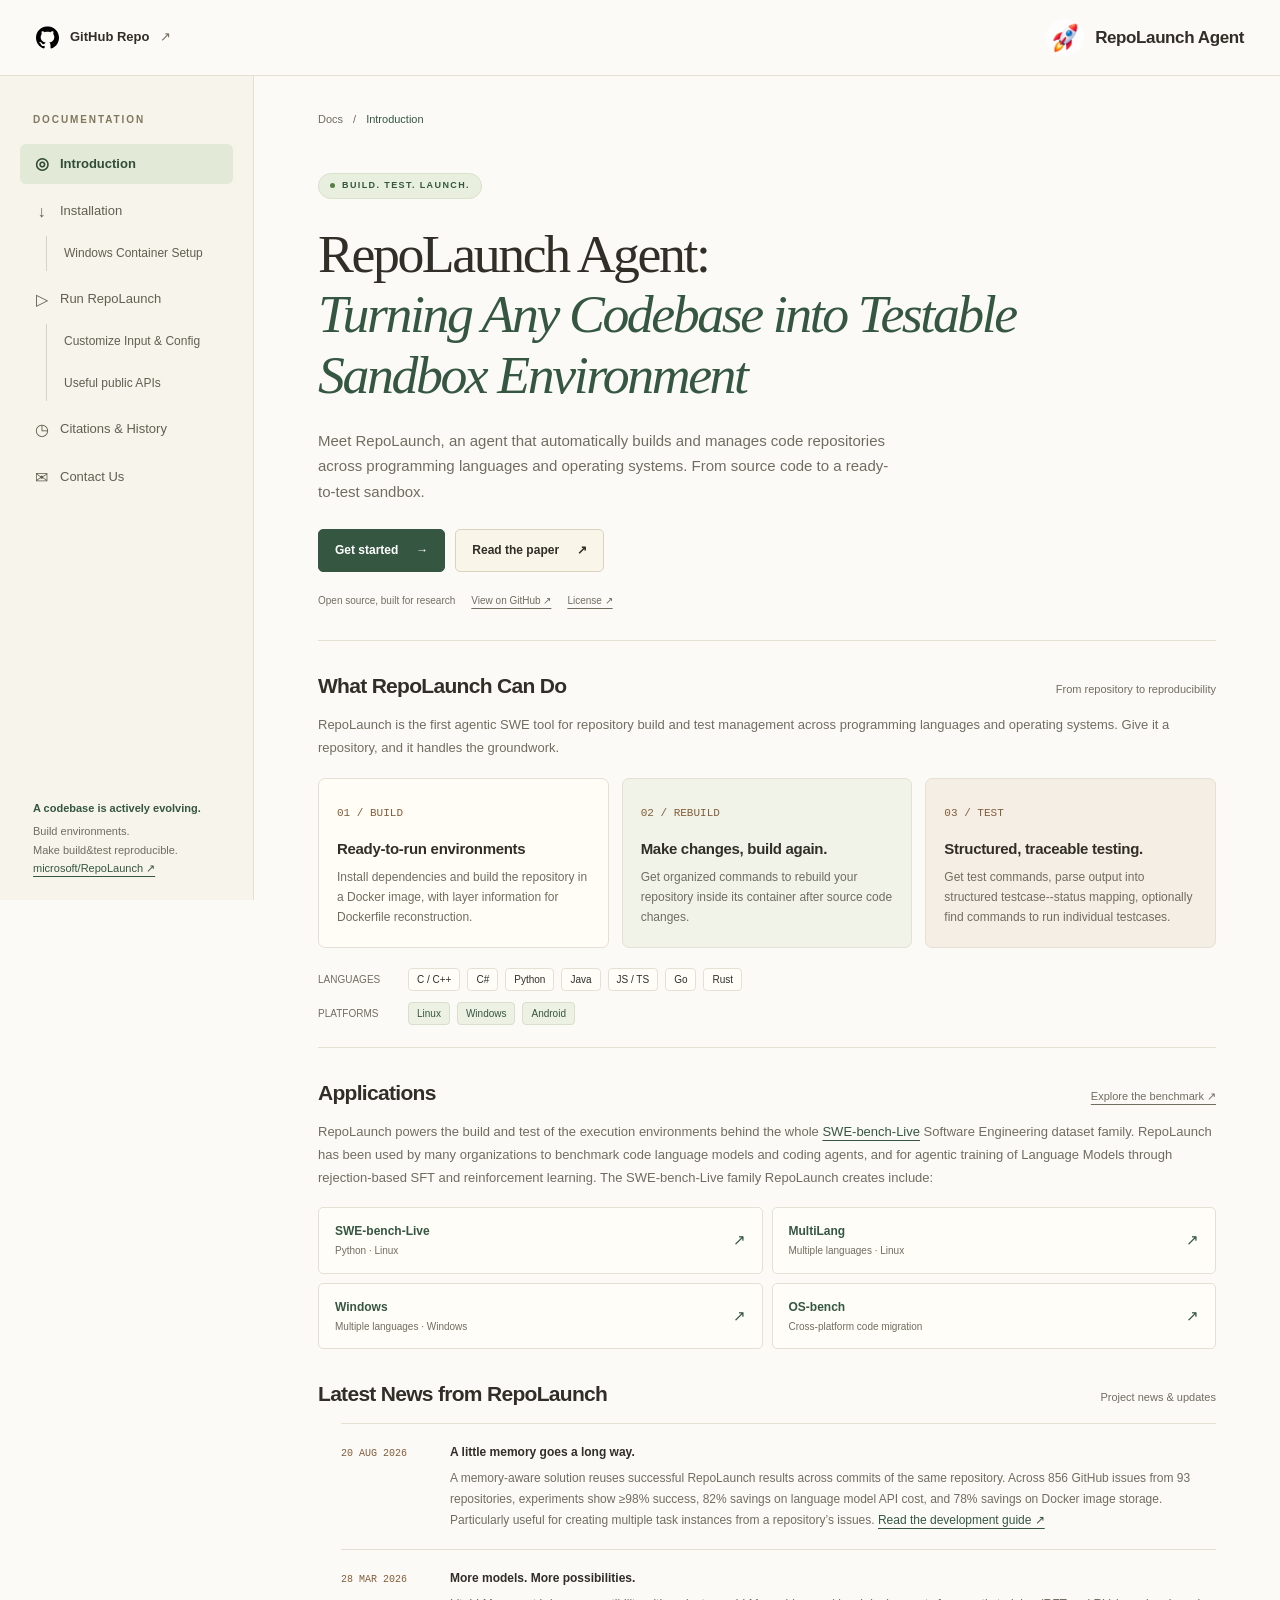
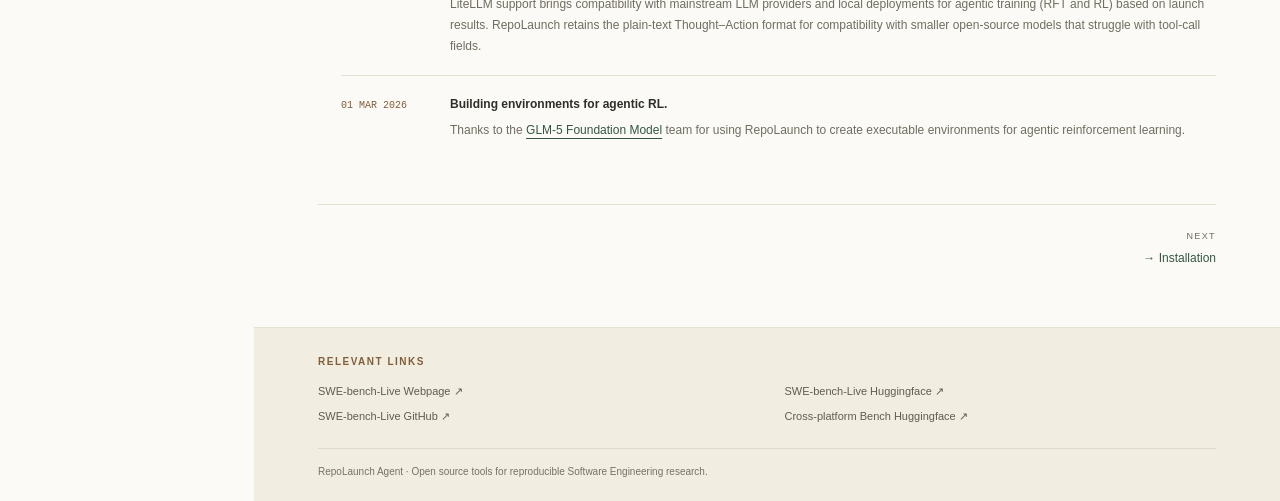
==== index.html @ 382b0789 "improve layout" ====
<!doctype html>
<html lang="en">
<head>
  <meta charset="utf-8">
  <meta name="viewport" content="width=device-width, initial-scale=1">
  <meta name="description" content="RepoLaunch Agent: Turning Any Codebase into Testable Sandbox Environment">
  <meta name="theme-color" content="#fbfaf6">
  <title>RepoLaunch Agent: Turning Any Codebase into Testable Sandbox Environment</title>
  <link rel="icon" type="image/png" href="assets/repolaunch_logo.png">
  <link rel="stylesheet" href="assets/site.css?v=mobile-header-1">
  <script src="assets/site.js?v=shared-layout-5" defer></script>
  <noscript><style>.topbar, .sidebar, .site-footer { display: none; } .site-body { margin-left: 0; padding-top: 0; }</style></noscript>
</head>
<body>
  <a class="skip-link" href="#main-content">Skip to content</a>
  <header class="topbar" data-shared="header"></header>
  <aside class="sidebar" id="site-navigation" data-shared="sidebar"></aside>
  <div class="menu-backdrop" aria-hidden="true"></div>
  <div class="site-body">
    <main class="content" id="main-content" tabindex="-1">
      <div class="breadcrumb"><a href="index.html">Docs</a><span aria-hidden="true">/</span><span>Introduction</span></div>


      <article class="article" aria-label="Introduction">
        <section class="hero" aria-labelledby="intro-title">
  <p class="eyebrow"><span class="status-dot"></span> Build. Test. Launch.</p>
  <h1 id="intro-title">RepoLaunch Agent:<br><em>Turning Any Codebase into Testable Sandbox Environment</em></h1>
  <p class="subtitle">Meet RepoLaunch, an agent that automatically builds and manages code repositories across programming languages and operating systems. From source code to a ready-to-test sandbox.</p>
  <div class="actions">
    <a class="button" href="pages/installation/installation.html">Get started <span aria-hidden="true">→</span></a>
    <a class="button secondary" href="https://arxiv.org/abs/2603.05026">Read the paper <span aria-hidden="true">↗</span></a>
  </div>
  <div class="hero-meta"><span>Open source, built for research</span><a href="https://github.com/microsoft/RepoLaunch">View on GitHub ↗</a><a href="https://github.com/microsoft/RepoLaunch/blob/main/LICENSE">License ↗</a></div>
</section>

<section aria-labelledby="capabilities">
  <div class="section-heading"><h2 id="capabilities">What RepoLaunch Can Do</h2><span>From repository to reproducibility</span></div>
  <p class="intro-copy">RepoLaunch is the first agentic SWE tool for repository build and test management across programming languages and operating systems. Give it a repository, and it handles the groundwork.</p>
  <div class="feature-grid">
    <div class="feature"><span class="feature-number">01 / BUILD</span><h3>Ready-to-run environments</h3><p>Install dependencies and build the repository in a Docker image, with layer information for Dockerfile reconstruction.</p></div>
    <div class="feature"><span class="feature-number">02 / REBUILD</span><h3>Make changes, build again.</h3><p>Get organized commands to rebuild your repository inside its container after source code changes.</p></div>
    <div class="feature"><span class="feature-number">03 / TEST</span><h3>Structured, traceable testing.</h3><p>Get test commands, parse output into structured testcase--status mapping, optionally find commands to run individual testcases.</p></div>
  </div>
  <div class="support">
    <div class="support-row"><span class="support-label">LANGUAGES</span><span class="tag">C / C++</span><span class="tag">C#</span><span class="tag">Python</span><span class="tag">Java</span><span class="tag">JS / TS</span><span class="tag">Go</span><span class="tag">Rust</span></div>
    <div class="support-row"><span class="support-label">PLATFORMS</span><span class="tag platform">Linux</span><span class="tag platform">Windows</span><span class="tag platform">Android</span></div>
  </div>
</section>

<section aria-labelledby="applications">
  <div class="section-heading"><h2 id="applications">Applications</h2><a href="https://swe-bench-live.github.io/">Explore the benchmark ↗</a></div>
  <p class="intro-copy">RepoLaunch powers the build and test of the execution environments behind the whole <a href="https://github.com/microsoft/SWE-bench-Live">SWE-bench-Live</a> Software Engineering dataset family. RepoLaunch has been used by many organizations to benchmark code language models and coding agents, and for agentic training of Language Models through rejection-based SFT and reinforcement learning. The SWE-bench-Live family RepoLaunch creates include:</p>
  <div class="dataset-grid">
    <a class="dataset" href="https://huggingface.co/datasets/SWE-bench-Live/SWE-bench-Live"><span><strong>SWE-bench-Live</strong><small>Python · Linux</small></span><span aria-hidden="true">↗</span></a>
    <a class="dataset" href="https://huggingface.co/datasets/SWE-bench-Live/MultiLang"><span><strong>MultiLang</strong><small>Multiple languages · Linux</small></span><span aria-hidden="true">↗</span></a>
    <a class="dataset" href="https://huggingface.co/datasets/SWE-bench-Live/Windows"><span><strong>Windows</strong><small>Multiple languages · Windows</small></span><span aria-hidden="true">↗</span></a>
    <a class="dataset" href="https://huggingface.co/datasets/SWE-bench-Live/OS-bench"><span><strong>OS-bench</strong><small>Cross-platform code migration</small></span><span aria-hidden="true">↗</span></a>
  </div>
</section>

<section aria-labelledby="news">
  <div class="section-heading"><h2 id="news">Latest News from RepoLaunch</h2><span>Project news & updates</span></div>
  <ul class="news-list">
    <li><time datetime="2026-08-20">20 AUG 2026</time><div><strong>A little memory goes a long way.</strong><p>A memory-aware solution reuses successful RepoLaunch results across commits of the same repository. Across 856 GitHub issues from 93 repositories, experiments show ≥98% success, 82% savings on language model API cost, and 78% savings on Docker image storage. Particularly useful for creating multiple task instances from a repository’s issues. <a href="https://github.com/microsoft/RepoLaunch/blob/main/docs/Development.md#reuse-repolaunch-results-for-different-commits-of-the-same-repo">Read the development guide ↗</a></p></div></li>
    <li><time datetime="2026-03-28">28 MAR 2026</time><div><strong>More models. More possibilities.</strong><p>LiteLLM support brings compatibility with mainstream LLM providers and local deployments for agentic training (RFT and RL) based on launch results. RepoLaunch retains the plain-text Thought–Action format for compatibility with smaller open-source models that struggle with tool-call fields.</p></div></li>
    <li><time datetime="2026-03-01">01 MAR 2026</time><div><strong>Building environments for agentic RL.</strong><p>Thanks to the <a href="https://arxiv.org/pdf/2602.15763">GLM-5 Foundation Model</a> team for using RepoLaunch to create executable environments for agentic reinforcement learning.</p></div></li>
  </ul>
</section>
      </article>
      <nav class="page-navigation" aria-label="Previous and next pages"><a href="pages/installation/installation.html"><small>Next</small>→ Installation</a></nav>
    </main>
    <footer class="site-footer" data-shared="footer"></footer>
  </div>
  <span class="sr-only" role="status" id="copy-status" aria-live="polite"></span>
</body>
</html>
---- assets/site.css ----
:root {
  color-scheme: light;
  --paper: #fbfaf6;
  --ink: #302e27;
  --muted: #706d60;
  --line: #e4e0d3;
  --green: #355641;
  --green-light: #e8efdf;
  --yellow: #f5edc9;
  --brown: #825e3b;
  --sidebar: 254px;
  --header: 76px;
  font-family: -apple-system, BlinkMacSystemFont, 'Segoe UI', sans-serif;
  font-size: 15px;
  line-height: 1.75;
  background: var(--paper);
  color: var(--ink);
}
* { box-sizing: border-box; }
body { margin: 0; }
a { color: var(--green); text-underline-offset: 4px; }
a:hover { color: var(--brown); }
button, input { font: inherit; }
button, a { -webkit-tap-highlight-color: transparent; }
:focus-visible { outline: 3px solid #8b6b28; outline-offset: 4px; }
button { cursor: pointer; }
img { max-width: 100%; height: auto; }
.skip-link { position: fixed; top: -100px; left: 16px; z-index: 100; padding: 10px 18px; background: var(--green); color: white; }
.skip-link:focus { top: 12px; }
.topbar { position: fixed; inset: 0 0 auto; height: var(--header); padding: 0 36px; display: flex; align-items: center; justify-content: space-between; gap: 12px; background: #fbfaf6f5; border-bottom: 1px solid var(--line); z-index: 30; }
.repo-link, .brand { display: inline-flex; align-items: center; gap: 11px; text-decoration: none; color: var(--ink); font-weight: 600; }
.repo-link { font-size: 13px; }
.repo-link img { width: 23px; height: 23px; }
.external-arrow { color: var(--muted); font-weight: 400; }
.brand { font-size: 17px; letter-spacing: -.4px; }
.brand img { width: 38px; height: 38px; border-radius: 50%; }
.sidebar { position: fixed; top: var(--header); bottom: 0; left: 0; width: var(--sidebar); display: flex; flex-direction: column; padding: 35px 20px 22px; border-right: 1px solid var(--line); background: #f6f4eb; overflow-y: auto; z-index: 25; }
.nav-label, .eyebrow { font-size: 10px; font-weight: 700; text-transform: uppercase; letter-spacing: 1.9px; }
.nav-label { margin: 0 13px 15px; color: #80785e; }
.nav-list, .nav-list ul { list-style: none; padding: 0; margin: 0; }
.nav-list > li { margin-bottom: 7px; }
.nav-list a { display: flex; gap: 10px; align-items: center; text-decoration: none; color: #635e50; padding: 10px 13px; font-size: 13px; border-radius: 6px; line-height: 1.6; }
.nav-list a:hover { background: #ece9db; }
.nav-list a[aria-current='page'] { background: #e2e9d6; color: #314d36; font-weight: 650; }
.nav-list ul { margin: 4px 0 8px 26px; border-left: 1px solid #d8d4c5; }
.nav-list ul a { margin-left: 7px; padding: 8px 10px; font-size: 12px; }
.nav-icon { width: 17px; text-align: center; font-size: 16px; line-height: 1; }
.sidebar-note { margin-top: auto; padding: 40px 13px 0; font-size: 11px; line-height: 1.7; color: var(--muted); }
.sidebar-note strong { display: block; color: var(--green); font-weight: 600; margin-bottom: 4px; }
.site-body { margin-left: var(--sidebar); padding-top: var(--header); min-width: 0; }
.content { max-width: 1120px; margin: 0 auto; padding: 34px 64px 58px; min-height: calc(100vh - 300px); }
.breadcrumb { font-size: 11px; color: var(--muted); display: flex; gap: 10px; align-items: center; margin-bottom: 34px; }
.breadcrumb a { text-decoration: none; color: inherit; }
.breadcrumb span:last-child { color: var(--green); }
.page-header { margin-bottom: 32px; padding-bottom: 26px; border-bottom: 1px solid var(--line); }
.eyebrow { color: var(--brown); margin: 0 0 12px; }
h1, h2, h3 { color: var(--ink); line-height: 1.25; font-weight: 600; }
h1 { font-size: clamp(32px, 3.2vw, 46px); letter-spacing: -1.8px; margin: 0 0 16px; }
h2 { font-size: 25px; letter-spacing: -.7px; margin: 43px 0 17px; }
h3 { font-size: 18px; letter-spacing: -.3px; margin: 27px 0 13px; }
h1, h2, h3, [id] { scroll-margin-top: 100px; }
p { margin: 0 0 18px; }
li { margin-bottom: 7px; }
.subtitle { color: var(--muted); font-size: 16px; line-height: 1.7; max-width: 680px; margin: 0; }
.hero { padding: 7px 0 30px; border-bottom: 1px solid var(--line); }
.hero .eyebrow { display: inline-flex; align-items: center; gap: 7px; background: var(--green-light); color: var(--green); border: 1px solid #d8e1cb; border-radius: 20px; padding: 4px 11px; font-size: 9px; letter-spacing: 1.4px; }
.status-dot { width: 5px; height: 5px; border-radius: 50%; background: #587d43; }
.hero h1 { font-family: Georgia, 'Times New Roman', serif; font-weight: 400; font-size: clamp(40px, 4.2vw, 60px); line-height: 1.13; letter-spacing: -2.4px; margin-top: 13px; max-width: 740px; }
.hero h1 em { font-weight: 400; color: var(--green); }
.hero .subtitle { font-size: 15px; max-width: 580px; margin-top: 22px; }
.actions { display: flex; flex-wrap: wrap; gap: 10px; margin-top: 25px; }
.button { display: inline-flex; align-items: center; justify-content: center; gap: 18px; border-radius: 5px; padding: 10px 16px; color: white; background: var(--green); font-size: 12px; font-weight: 600; text-decoration: none; border: 1px solid var(--green); }
.button:hover { color: white; background: #273f2f; }
.button.secondary { color: var(--ink); border-color: #d9d3bf; background: #f9f6e9; }
.button.secondary:hover { background: var(--yellow); }
.hero-meta { display: flex; gap: 16px; margin-top: 20px; font-size: 10px; color: var(--muted); }
.hero-meta a { color: inherit; }
.section-heading { display: flex; align-items: baseline; justify-content: space-between; gap: 15px; margin-top: 32px; margin-bottom: 15px; }
.section-heading h2 { font-size: 21px; margin: 0; }
.section-heading > span, .section-heading > a { font-size: 11px; color: var(--muted); }
.feature-grid { display: grid; grid-template-columns: repeat(3, minmax(0, 1fr)); gap: 13px; }
.feature { border: 1px solid var(--line); background: #fffdf5; border-radius: 7px; padding: 19px 18px; }
.feature:nth-child(2) { background: #f1f3e9; }
.feature:nth-child(3) { background: #f5eee4; }
.feature-number { font-family: monospace; font-size: 11px; color: var(--brown); }
.feature h3 { font-size: 15px; margin: 16px 0 8px; }
.feature p { font-size: 12px; line-height: 1.7; color: var(--muted); margin: 0; }
.support { padding: 20px 0 22px; border-bottom: 1px solid var(--line); display: grid; gap: 11px; }
.support-row { display: flex; flex-wrap: wrap; gap: 7px; align-items: center; }
.support-label { width: 83px; color: var(--muted); font-size: 10px; }
.tag { font-size: 10px; line-height: 1.5; border: 1px solid var(--line); border-radius: 4px; padding: 3px 8px; background: #fffdf8; }
.tag.platform { border-color: #d8dfcb; color: var(--green); background: #edf1e4; }
.intro-copy { color: var(--muted); font-size: 13px; }
.dataset-grid { display: grid; grid-template-columns: 1fr 1fr; gap: 9px; }
.dataset { display: flex; align-items: center; justify-content: space-between; gap: 10px; padding: 13px 16px; border: 1px solid var(--line); border-radius: 5px; text-decoration: none; background: #fffdf8; }
.dataset:hover { background: var(--green-light); border-color: #bdcbb0; }
.dataset strong { display: block; font-size: 12px; font-weight: 600; }
.dataset small { display: block; color: var(--muted); font-size: 10px; }
.news-list { list-style: none; padding: 0; margin: 0; }
.news-list li { display: grid; grid-template-columns: 95px minmax(0,1fr); gap: 14px; padding: 18px 0; margin: 0; border-top: 1px solid var(--line); font-size: 12px; }
.news-list time { font-family: monospace; font-size: 10px; color: var(--brown); padding-top: 3px; }
.news-list p { margin: 5px 0 0; color: var(--muted); }
.article { overflow-wrap: anywhere; }
.article > h2:first-child { margin-top: 0; }
.article ul, .article ol { padding-left: 23px; }
.article code { font-size: .86em; background: #eeecdf; color: #624b30; border-radius: 3px; padding: 2px 5px; }
.code-block { margin: 20px 0; border: 1px solid #dedbcf; border-radius: 7px; overflow: hidden; background: #f3f2eb; }
.code-toolbar { display: flex; align-items: center; justify-content: space-between; min-height: 36px; padding: 5px 14px; background: #eaeade; border-bottom: 1px solid #dedbcf; font-family: monospace; font-size: 10px; color: #5a6050; }
.copy-button { font-size: 10px; line-height: 1.5; color: var(--green); background: #fcfbf5; border: 1px solid #cecfbd; border-radius: 4px; padding: 3px 9px; }
pre { margin: 0; padding: 20px; overflow-x: auto; font-size: 12px; line-height: 1.8; tab-size: 4; }
.article pre code { background: none; color: #384c3c; padding: 0; font-size: inherit; border-radius: 0; }
.table-scroll { overflow-x: auto; margin: 20px 0; border: 1px solid var(--line); border-radius: 6px; }
table { border-collapse: collapse; width: 100%; text-align: left; font-size: 12px; }
th { background: #e9ecdf; font-weight: 600; color: var(--green); }
th, td { padding: 12px 14px; border-bottom: 1px solid var(--line); vertical-align: top; min-width: 110px; }
tr:last-child td { border-bottom: 0; }
tbody tr:nth-child(even) { background: #f5f3ea; }
blockquote, .callout { margin: 22px 0; border-left: 3px solid #ad9660; background: #f6f0d9; padding: 17px 20px; font-size: 13px; }
blockquote p:last-child, .callout p:last-child { margin-bottom: 0; }
.article img { border: 1px solid var(--line); border-radius: 7px; background: white; padding: 12px; }
.toc { margin: 0 0 32px; padding: 17px 20px; background: #f4f2e8; border: 1px solid var(--line); border-radius: 6px; }
.toc summary { color: var(--brown); font-size: 11px; font-weight: 600; cursor: pointer; }
.toc ul { margin: 12px 0 0; padding-left: 18px; font-size: 12px; columns: 2; }
.toc li { break-inside: avoid; margin-bottom: 4px; }
.toc li ul { columns: 1; margin-top: 4px; }
.timeline { border-left: 1px solid #cdd3bd; margin: 15px 0 0 10px; padding-left: 31px; }
.timeline-entry { position: relative; padding-bottom: 30px; }
.timeline-entry::before { content: ''; position: absolute; left: -37px; top: 8px; width: 11px; height: 11px; background: #6b8359; border: 3px solid var(--paper); box-shadow: 0 0 0 1px #a8b79a; border-radius: 50%; }
.timeline-entry .year { font-family: monospace; font-size: 13px; color: var(--brown); }
.timeline-entry h2 { margin-top: 9px; }
.contact-grid { display: grid; grid-template-columns: 1fr 1fr; gap: 16px; margin: 24px 0; }
.contact-card { padding: 23px; border: 1px solid var(--line); border-radius: 7px; background: #f2f3e8; }
.contact-card h3 { margin: 0 0 8px; }
.contact-card a { font-size: 13px; }
.page-navigation { display: flex; gap: 18px; justify-content: space-between; border-top: 1px solid var(--line); margin-top: 45px; padding-top: 24px; }
.page-navigation a { max-width: 50%; text-decoration: none; font-size: 12px; }
.page-navigation a:last-child { margin-left: auto; text-align: right; }
.page-navigation small { display: block; text-transform: uppercase; font-size: 9px; letter-spacing: 1.4px; color: var(--muted); margin-bottom: 4px; }
.site-footer { border-top: 1px solid var(--line); background: #f1eee1; padding: 28px 64px 20px; }
.footer-inner { max-width: 992px; margin: 0 auto; }
.footer-heading { font-size: 10px; text-transform: uppercase; letter-spacing: 1.5px; color: var(--brown); margin: 0 0 13px; }
.footer-links { display: grid; grid-template-columns: 1fr 1fr; gap: 8px 35px; }
.footer-links div { display: flex; flex-direction: column; gap: 6px; }
.footer-links a { font-size: 11px; color: #605c4f; text-decoration: none; }
.footer-links a:hover { text-decoration: underline; }
.footer-bottom { font-size: 10px; color: #777262; border-top: 1px solid #dedaca; margin-top: 22px; padding-top: 14px; }
.menu-toggle { display: none; border: 1px solid #d6d2c2; background: #f4f0e2; border-radius: 5px; width: 36px; height: 36px; color: var(--ink); padding: 0; font-size: 20px; }
.menu-backdrop { display: none; }
.sr-only { position: absolute; width: 1px; height: 1px; padding: 0; margin: -1px; overflow: hidden; clip: rect(0,0,0,0); white-space: nowrap; border: 0; }
@media (max-width: 1150px) {
  :root { --sidebar: 222px; }
  .content { padding-left: 36px; padding-right: 36px; }
  .site-footer { padding-left: 36px; padding-right: 36px; }
}
@media (orientation: portrait), (max-width: 600px) {
  :root { --header: 64px; }
  .topbar { padding: 0 18px; }
  .repo-link { order: 2; font-size: 11px; gap: 7px; }
  .repo-link img { width: 20px; height: 20px; }
  .brand { order: 3; font-size: 13px; gap: 6px; margin-left: auto; }
  .brand img { width: 29px; height: 29px; }
  .repo-link .external-arrow { display: none; }
  .menu-toggle { order: 1; display: block; flex-shrink: 0; }
  .sidebar { transform: translateX(-100%); visibility: hidden; transition: transform .2s; width: min(290px, 85vw); }
  body.menu-open .sidebar { transform: translateX(0); visibility: visible; }
  body.menu-open { overflow: hidden; }
  body.menu-open .menu-backdrop { display: block; position: fixed; inset: var(--header) 0 0; background: #28271b66; z-index: 20; }
  .site-body { margin-left: 0; }
  .content { padding: 26px 23px 40px; }
  .breadcrumb { margin-bottom: 27px; }
  .hero h1 { font-size: clamp(39px, 7vw, 58px); }
  .hero-meta { flex-wrap: wrap; gap: 6px 14px; }
  .feature-grid { grid-template-columns: 1fr; }
  .feature { padding: 18px; }
  .feature h3 { margin-top: 8px; }
  .footer-links { grid-template-columns: 1fr; gap: 6px; }
  .site-footer { padding: 26px 23px 20px; }
  .toc ul { columns: 1; }
  .contact-grid { grid-template-columns: 1fr; }
  .timeline { padding-left: 23px; }
  .timeline-entry::before { left: -29px; }
}
@media (max-width: 420px) {
  .dataset-grid { grid-template-columns: 1fr; }
  .news-list li { grid-template-columns: 1fr; gap: 4px; }
  .topbar { padding: 0 12px; gap: 9px; }
  .repo-link { font-size: 10px; }
  .brand { font-size: 12px; }
  .brand img { width: 25px; height: 25px; }
  .section-heading > span { display: none; }
}
@media (prefers-reduced-motion: reduce) { *, *::before, *::after { scroll-behavior: auto !important; transition: none !important; } }
@media print {
  .topbar, .sidebar, .menu-toggle, .menu-backdrop, .copy-button, .page-navigation, .site-footer, .breadcrumb, .toc { display: none !important; }
  .site-body { margin: 0; padding: 0; }
  .content { max-width: none; padding: 0; }
  pre { white-space: pre-wrap; overflow-wrap: anywhere; }
  .table-scroll { overflow: visible; }
  .feature-grid { grid-template-columns: repeat(3, 1fr); }
}
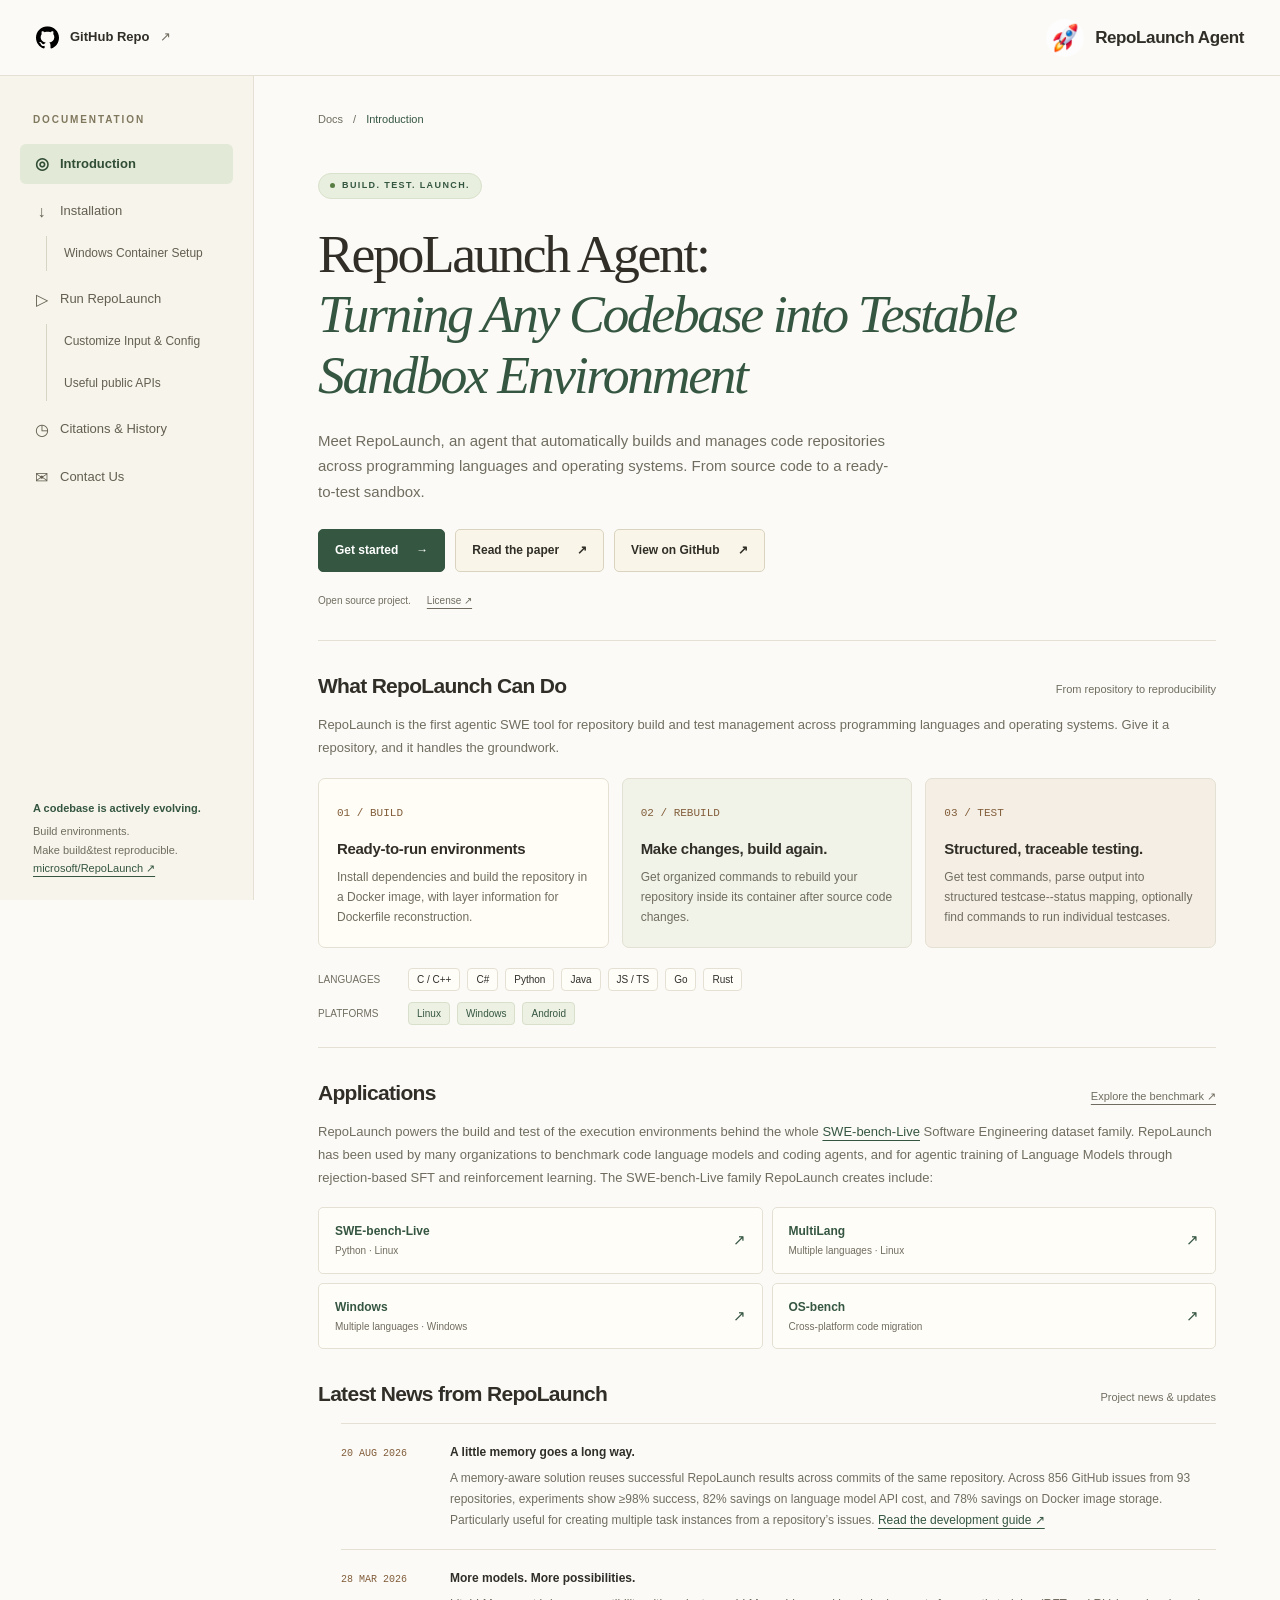
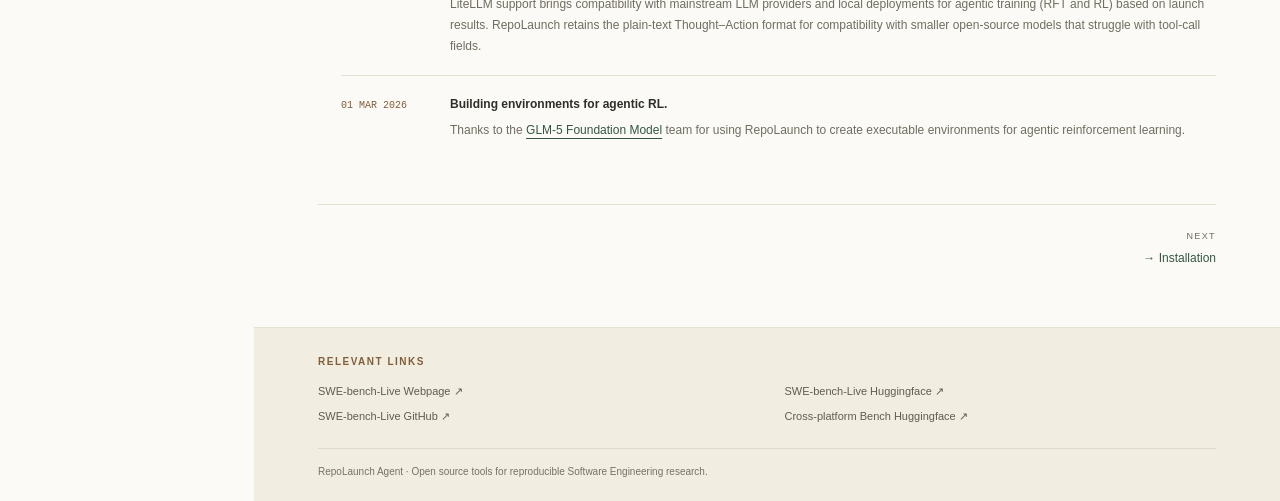
==== commit a7be0197: "make Repo more visible" ====
--- a/index.html
+++ b/index.html
@@ -29,8 +29,9 @@
   <div class="actions">
     <a class="button" href="pages/installation/installation.html">Get started <span aria-hidden="true">→</span></a>
     <a class="button secondary" href="https://arxiv.org/abs/2603.05026">Read the paper <span aria-hidden="true">↗</span></a>
+    <a class="button secondary" href="https://github.com/microsoft/RepoLaunch">View on GitHub <span aria-hidden="true">↗</span></a>
   </div>
-  <div class="hero-meta"><span>Open source, built for research</span><a href="https://github.com/microsoft/RepoLaunch">View on GitHub ↗</a><a href="https://github.com/microsoft/RepoLaunch/blob/main/LICENSE">License ↗</a></div>
+  <div class="hero-meta"><span>Open source project.</span><a href="https://github.com/microsoft/RepoLaunch/blob/main/LICENSE">License ↗</a></div>
 </section>
 
 <section aria-labelledby="capabilities">
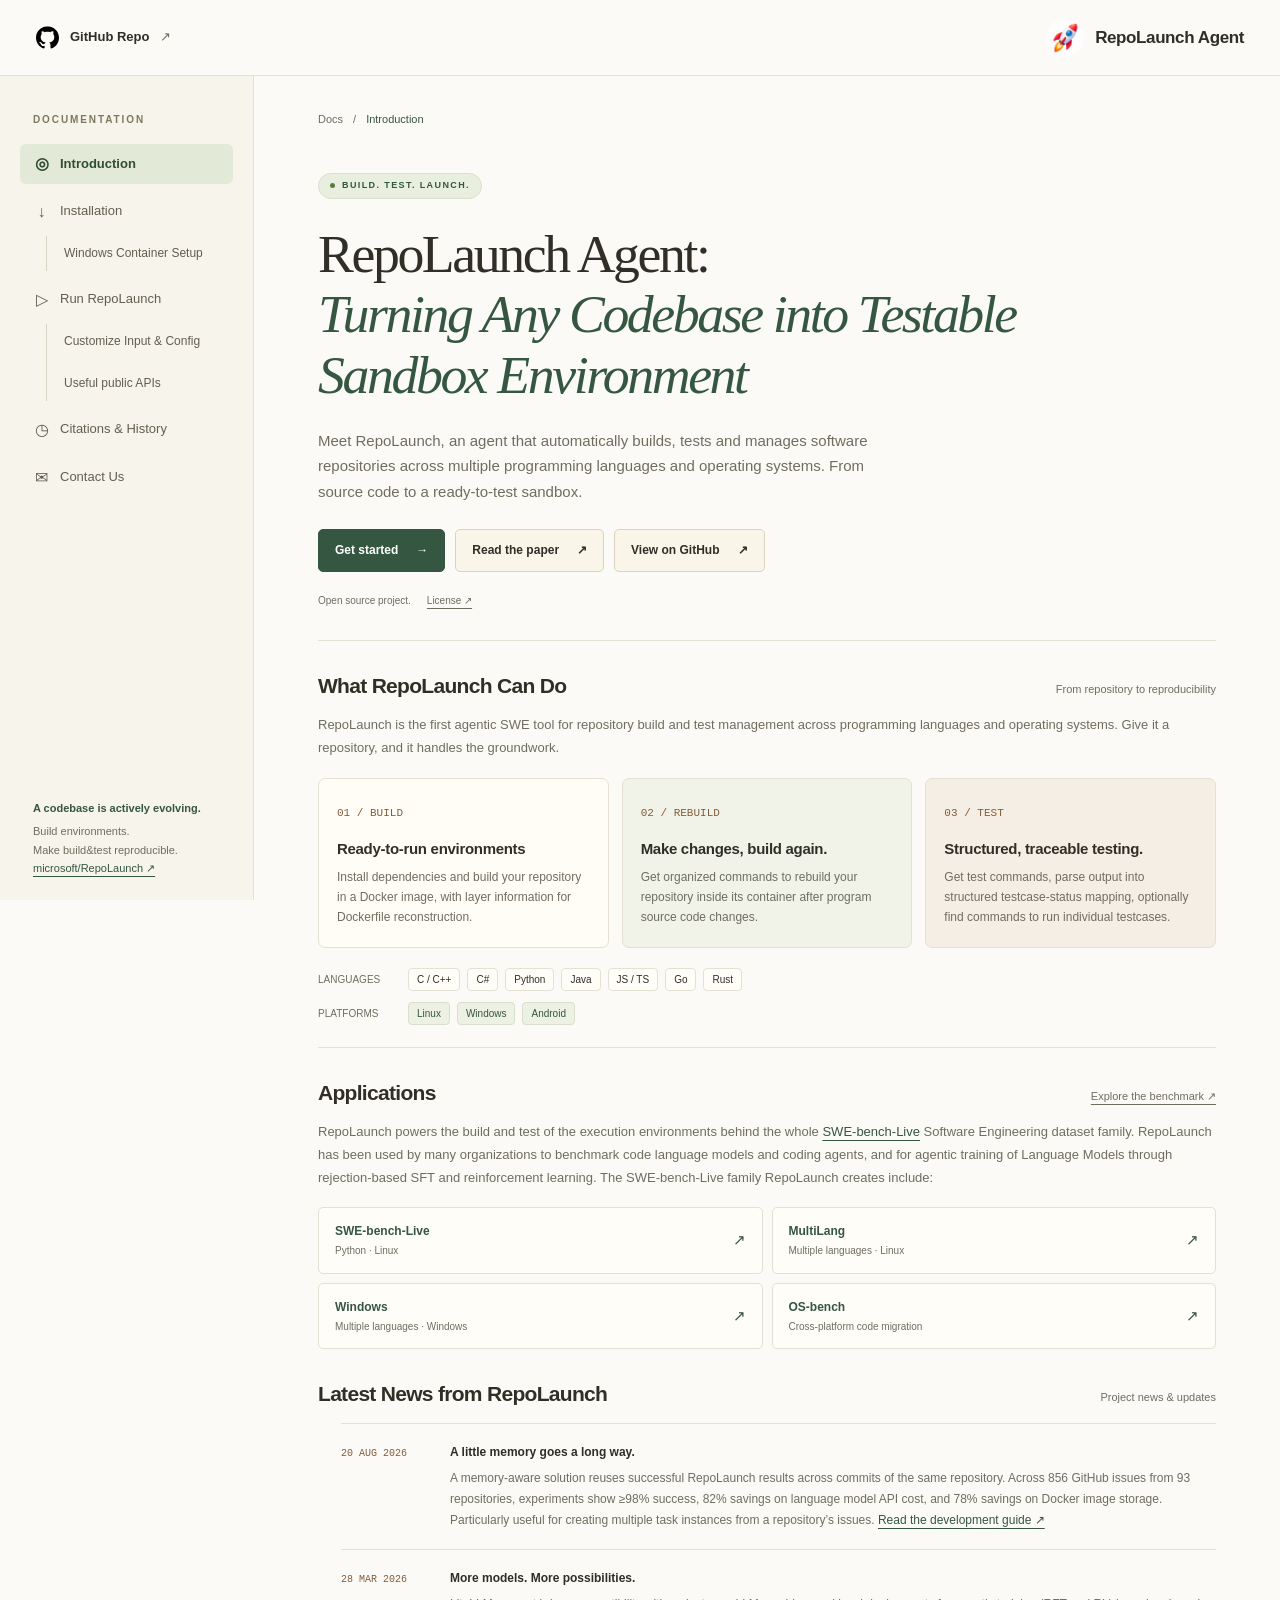
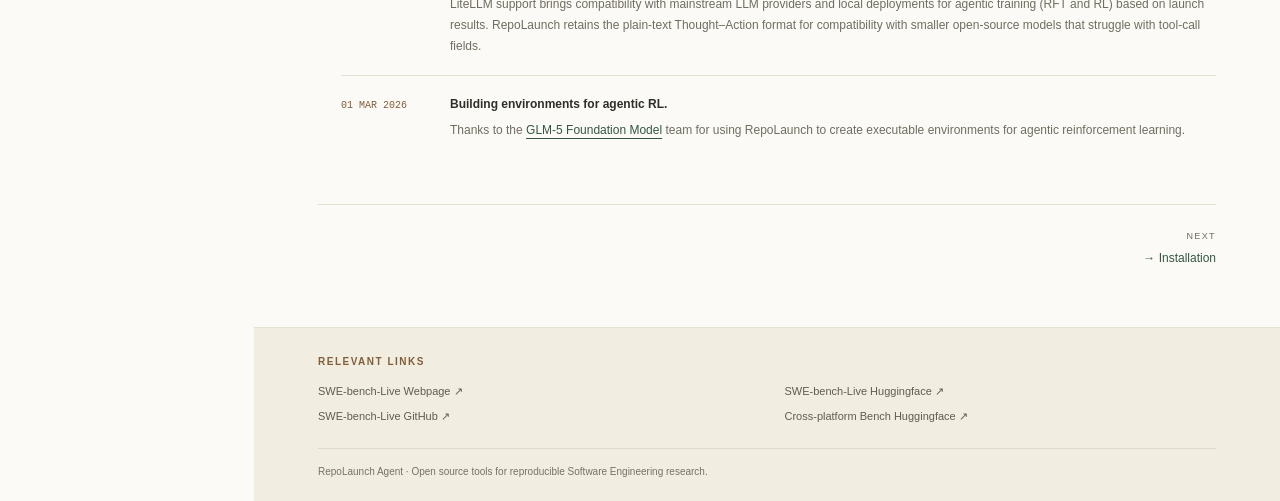
==== commit cf92a761: "improve expressions" ====
--- a/index.html
+++ b/index.html
@@ -3,11 +3,11 @@
 <head>
   <meta charset="utf-8">
   <meta name="viewport" content="width=device-width, initial-scale=1">
-  <meta name="description" content="RepoLaunch Agent: Turning Any Codebase into Testable Sandbox Environment">
+  <meta name="description" content="RepoLaunch: Build Any Software Program into Testable Sandbox Environment">
   <meta name="theme-color" content="#fbfaf6">
-  <title>RepoLaunch Agent: Turning Any Codebase into Testable Sandbox Environment</title>
+  <title>RepoLaunch: Build Any Software Program into Testable Sandbox Environment</title>
   <link rel="icon" type="image/png" href="assets/repolaunch_logo.png">
-  <link rel="stylesheet" href="assets/site.css?v=mobile-header-1">
+  <link rel="stylesheet" href="assets/site.css?v=mobile-actions-1">
   <script src="assets/site.js?v=shared-layout-5" defer></script>
   <noscript><style>.topbar, .sidebar, .site-footer { display: none; } .site-body { margin-left: 0; padding-top: 0; }</style></noscript>
 </head>
@@ -25,7 +25,7 @@
         <section class="hero" aria-labelledby="intro-title">
   <p class="eyebrow"><span class="status-dot"></span> Build. Test. Launch.</p>
   <h1 id="intro-title">RepoLaunch Agent:<br><em>Turning Any Codebase into Testable Sandbox Environment</em></h1>
-  <p class="subtitle">Meet RepoLaunch, an agent that automatically builds and manages code repositories across programming languages and operating systems. From source code to a ready-to-test sandbox.</p>
+  <p class="subtitle">Meet RepoLaunch, an agent that automatically builds, tests and manages software repositories across multiple programming languages and operating systems. From source code to a ready-to-test sandbox.</p>
   <div class="actions">
     <a class="button" href="pages/installation/installation.html">Get started <span aria-hidden="true">→</span></a>
     <a class="button secondary" href="https://arxiv.org/abs/2603.05026">Read the paper <span aria-hidden="true">↗</span></a>
@@ -38,9 +38,9 @@
   <div class="section-heading"><h2 id="capabilities">What RepoLaunch Can Do</h2><span>From repository to reproducibility</span></div>
   <p class="intro-copy">RepoLaunch is the first agentic SWE tool for repository build and test management across programming languages and operating systems. Give it a repository, and it handles the groundwork.</p>
   <div class="feature-grid">
-    <div class="feature"><span class="feature-number">01 / BUILD</span><h3>Ready-to-run environments</h3><p>Install dependencies and build the repository in a Docker image, with layer information for Dockerfile reconstruction.</p></div>
-    <div class="feature"><span class="feature-number">02 / REBUILD</span><h3>Make changes, build again.</h3><p>Get organized commands to rebuild your repository inside its container after source code changes.</p></div>
-    <div class="feature"><span class="feature-number">03 / TEST</span><h3>Structured, traceable testing.</h3><p>Get test commands, parse output into structured testcase--status mapping, optionally find commands to run individual testcases.</p></div>
+    <div class="feature"><span class="feature-number">01 / BUILD</span><h3>Ready-to-run environments</h3><p>Install dependencies and build your repository in a Docker image, with layer information for Dockerfile reconstruction.</p></div>
+    <div class="feature"><span class="feature-number">02 / REBUILD</span><h3>Make changes, build again.</h3><p>Get organized commands to rebuild your repository inside its container after program source code changes.</p></div>
+    <div class="feature"><span class="feature-number">03 / TEST</span><h3>Structured, traceable testing.</h3><p>Get test commands, parse output into structured testcase-status mapping, optionally find commands to run individual testcases.</p></div>
   </div>
   <div class="support">
     <div class="support-row"><span class="support-label">LANGUAGES</span><span class="tag">C / C++</span><span class="tag">C#</span><span class="tag">Python</span><span class="tag">Java</span><span class="tag">JS / TS</span><span class="tag">Go</span><span class="tag">Rust</span></div>
--- a/assets/site.css
+++ b/assets/site.css
@@ -169,6 +169,7 @@
   .content { padding: 26px 23px 40px; }
   .breadcrumb { margin-bottom: 27px; }
   .hero h1 { font-size: clamp(39px, 7vw, 58px); }
+  .hero .actions { flex-direction: column; align-items: stretch; }
   .hero-meta { flex-wrap: wrap; gap: 6px 14px; }
   .feature-grid { grid-template-columns: 1fr; }
   .feature { padding: 18px; }
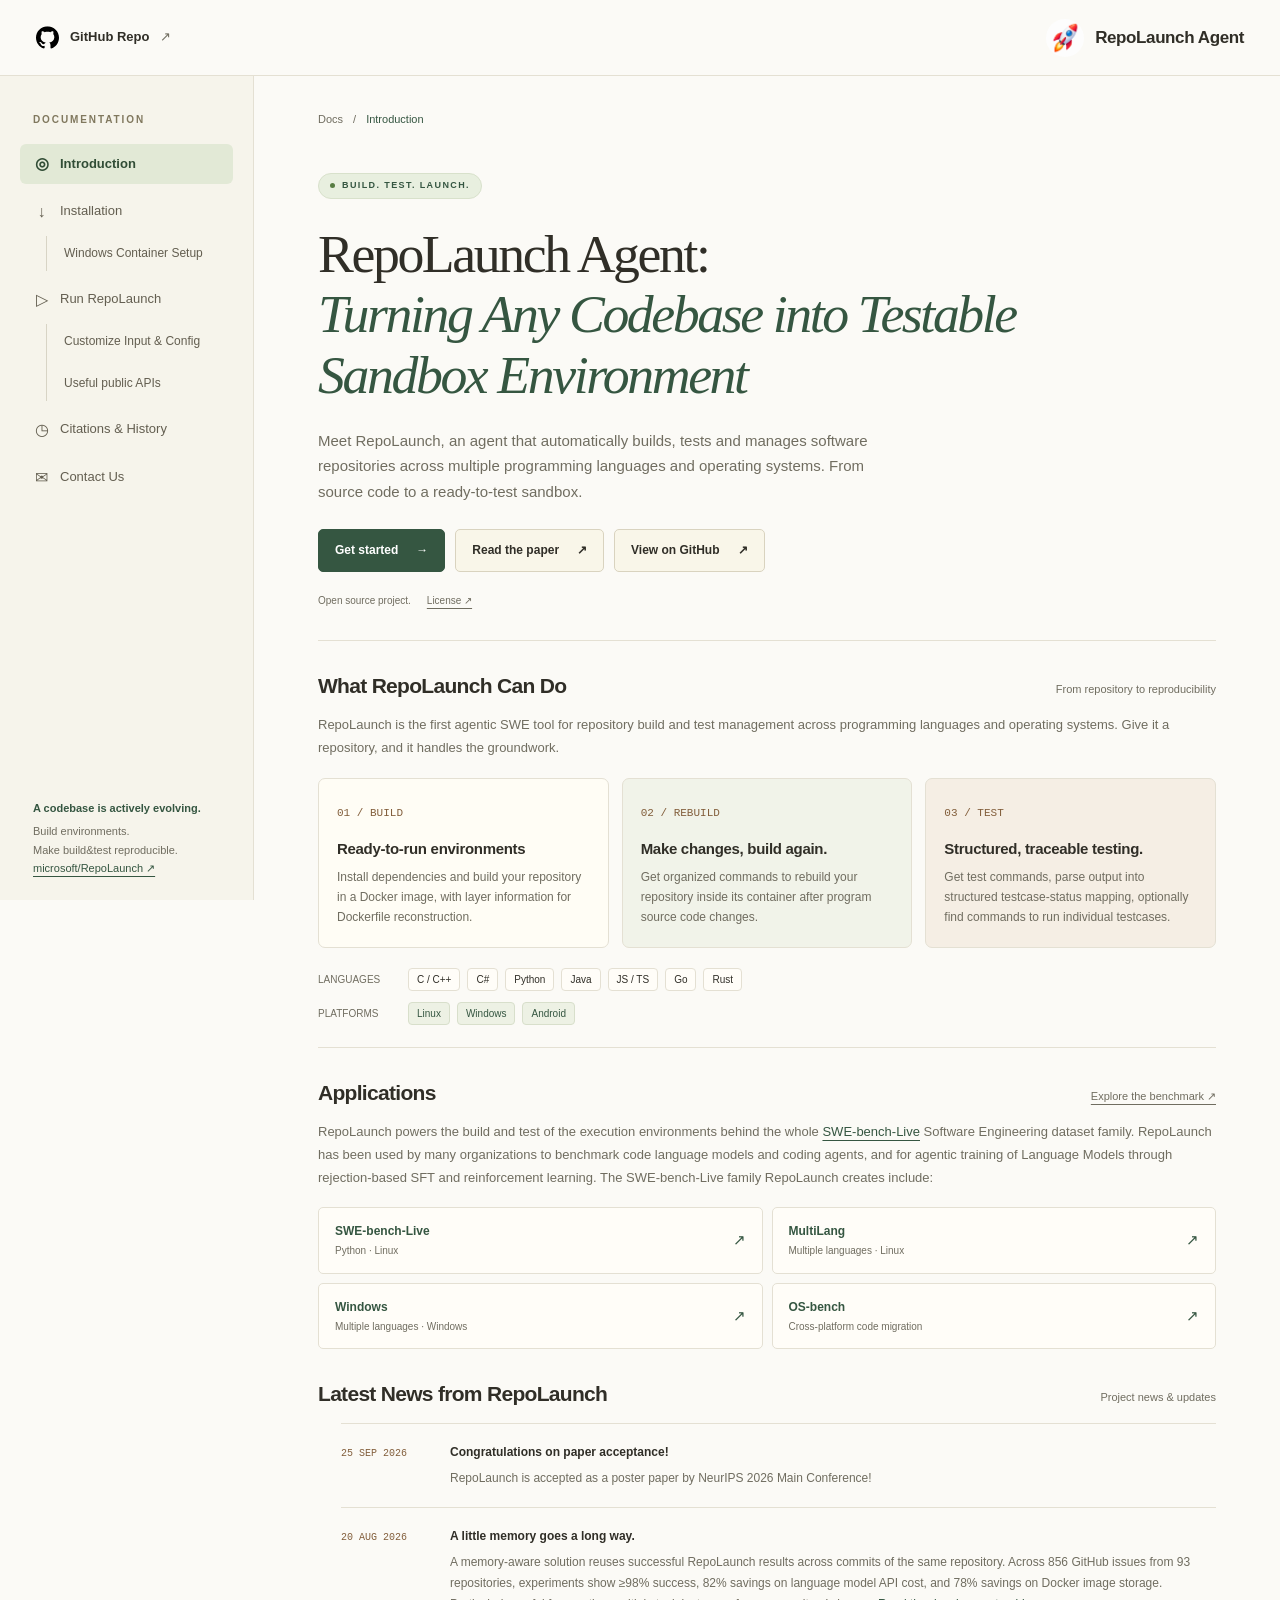
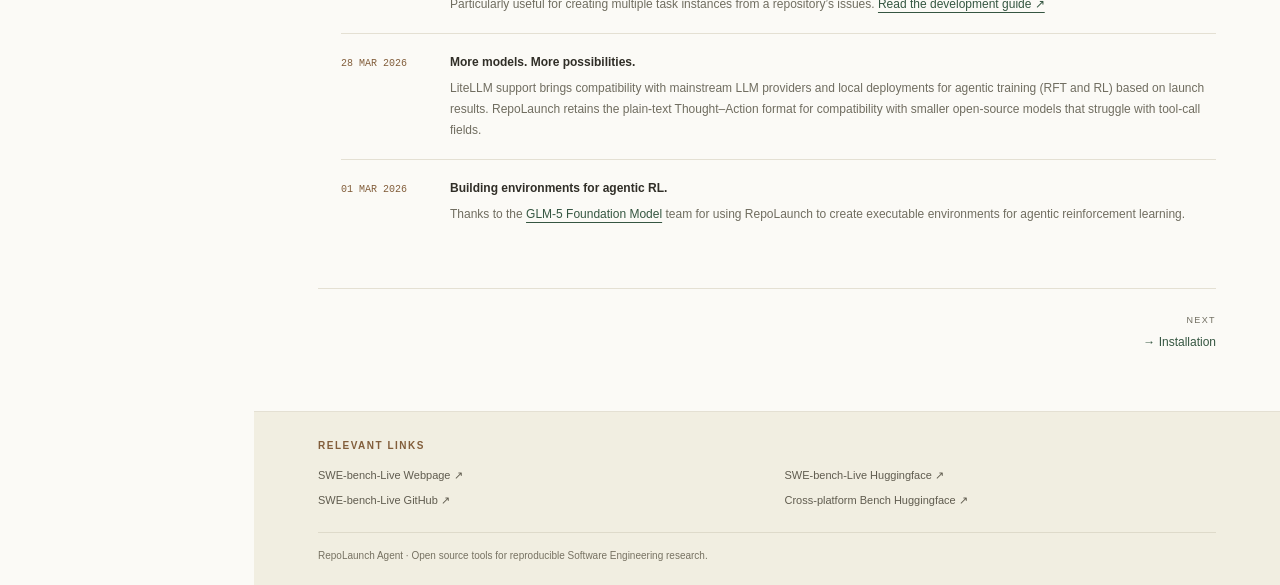
==== commit c0eac04e: "add notifications" ====
--- a/index.html
+++ b/index.html
@@ -62,6 +62,7 @@
 <section aria-labelledby="news">
   <div class="section-heading"><h2 id="news">Latest News from RepoLaunch</h2><span>Project news & updates</span></div>
   <ul class="news-list">
+    <li><time datetime="2026-09-25">25 SEP 2026</time><div><strong>Congratulations on paper acceptance!</strong><p>RepoLaunch is accepted as a poster paper by NeurIPS 2026 Main Conference!</p></div></li>
     <li><time datetime="2026-08-20">20 AUG 2026</time><div><strong>A little memory goes a long way.</strong><p>A memory-aware solution reuses successful RepoLaunch results across commits of the same repository. Across 856 GitHub issues from 93 repositories, experiments show ≥98% success, 82% savings on language model API cost, and 78% savings on Docker image storage. Particularly useful for creating multiple task instances from a repository’s issues. <a href="https://github.com/microsoft/RepoLaunch/blob/main/docs/Development.md#reuse-repolaunch-results-for-different-commits-of-the-same-repo">Read the development guide ↗</a></p></div></li>
     <li><time datetime="2026-03-28">28 MAR 2026</time><div><strong>More models. More possibilities.</strong><p>LiteLLM support brings compatibility with mainstream LLM providers and local deployments for agentic training (RFT and RL) based on launch results. RepoLaunch retains the plain-text Thought–Action format for compatibility with smaller open-source models that struggle with tool-call fields.</p></div></li>
     <li><time datetime="2026-03-01">01 MAR 2026</time><div><strong>Building environments for agentic RL.</strong><p>Thanks to the <a href="https://arxiv.org/pdf/2602.15763">GLM-5 Foundation Model</a> team for using RepoLaunch to create executable environments for agentic reinforcement learning.</p></div></li>
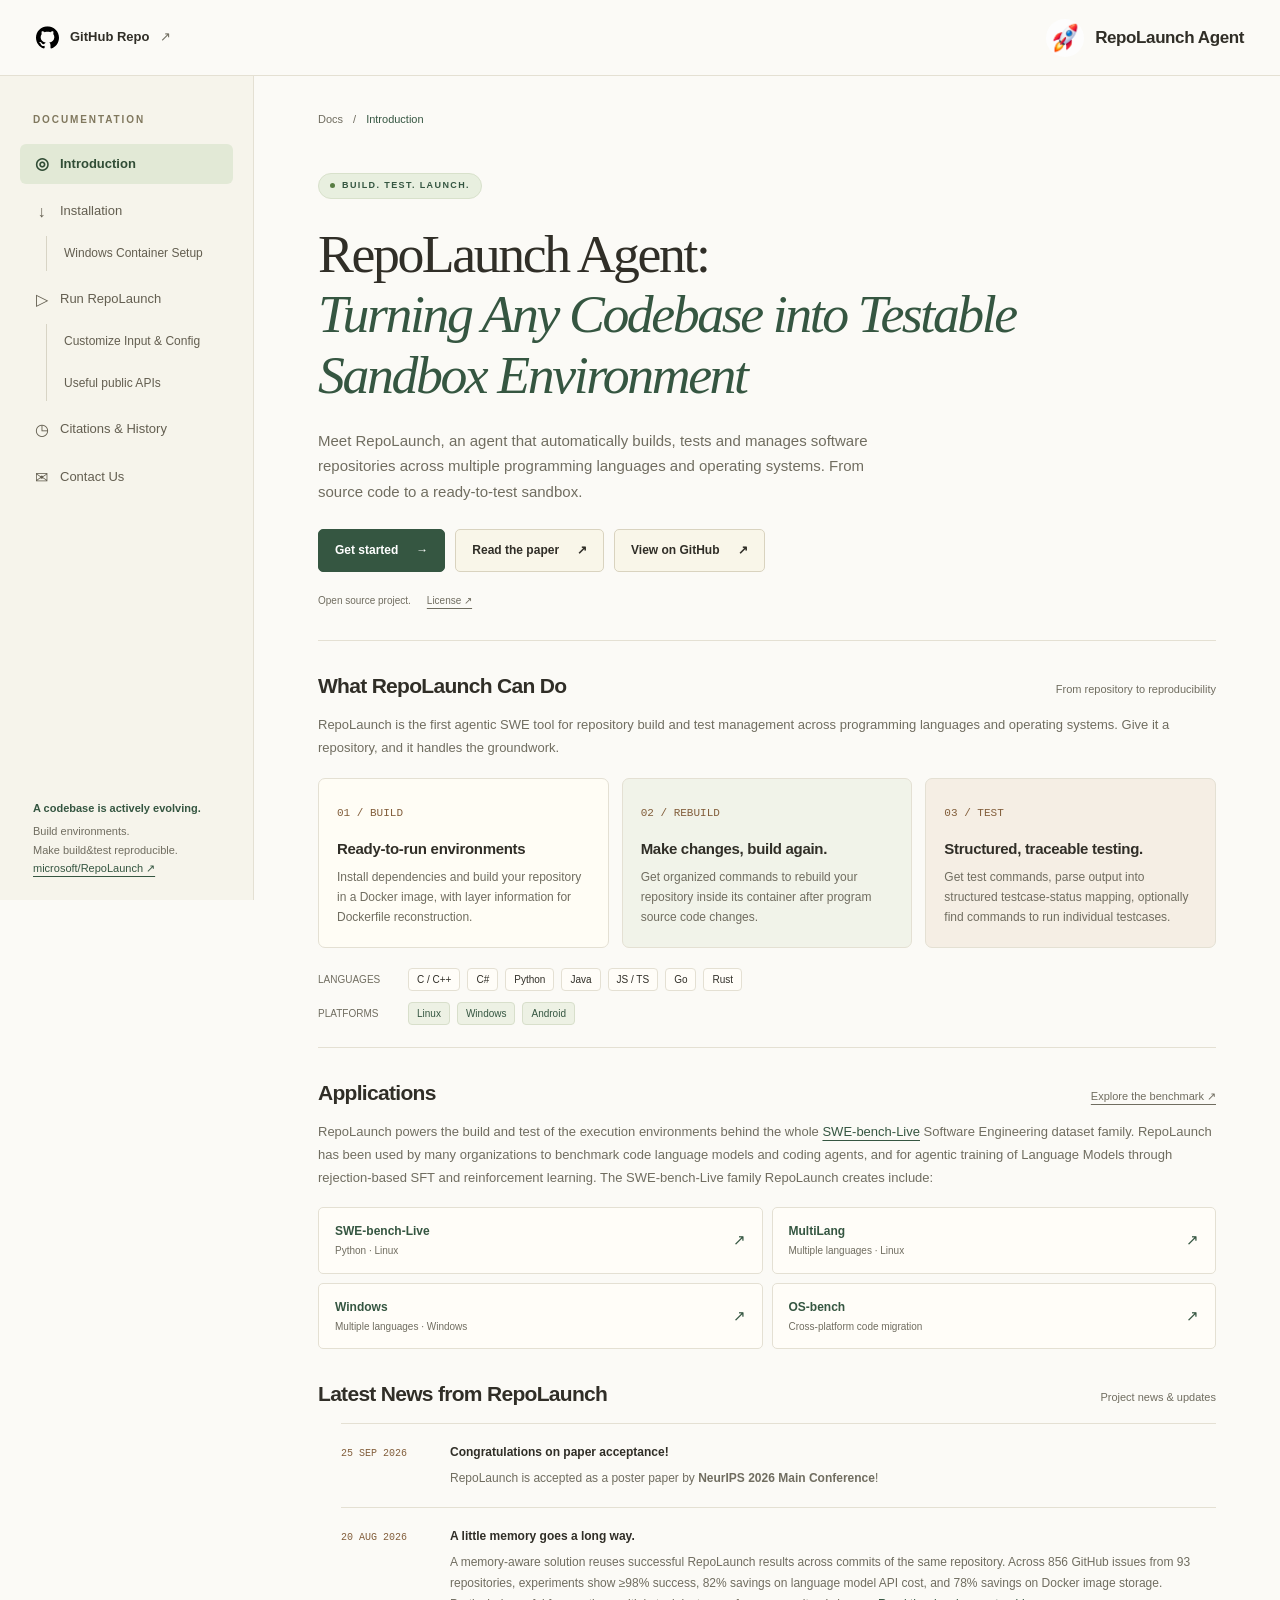
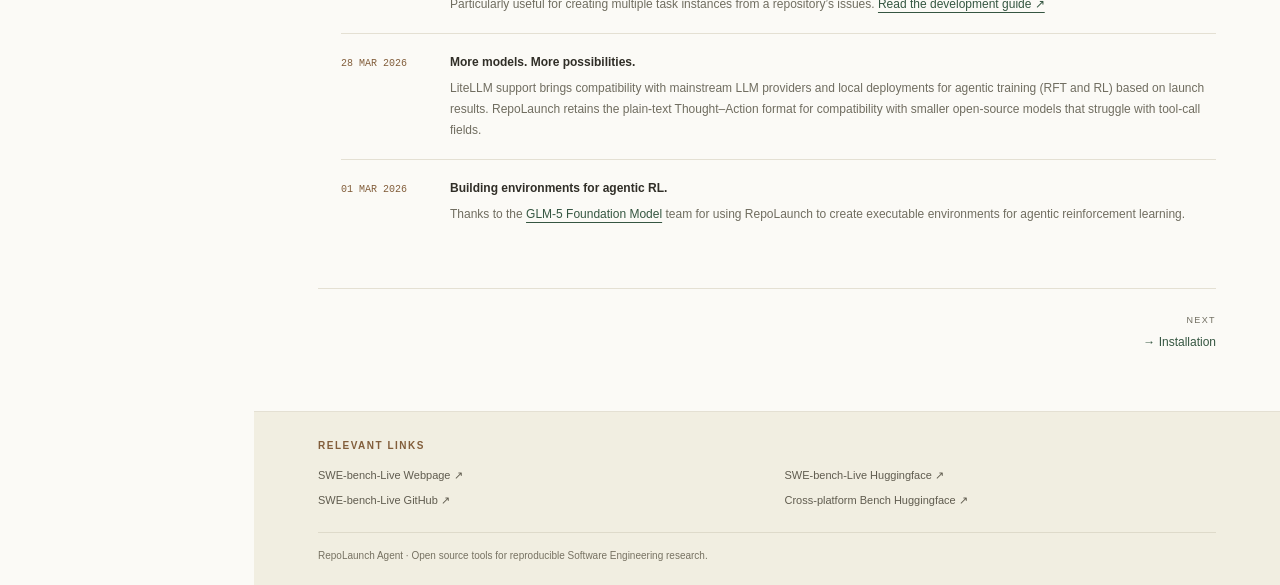
==== commit 023f748f: "add notifications" ====
--- a/index.html
+++ b/index.html
@@ -62,7 +62,7 @@
 <section aria-labelledby="news">
   <div class="section-heading"><h2 id="news">Latest News from RepoLaunch</h2><span>Project news & updates</span></div>
   <ul class="news-list">
-    <li><time datetime="2026-09-25">25 SEP 2026</time><div><strong>Congratulations on paper acceptance!</strong><p>RepoLaunch is accepted as a poster paper by NeurIPS 2026 Main Conference!</p></div></li>
+    <li><time datetime="2026-09-25">25 SEP 2026</time><div><strong>Congratulations on paper acceptance!</strong><p>RepoLaunch is accepted as a poster paper by <strong>NeurIPS 2026 Main Conference</strong>!</p></div></li>
     <li><time datetime="2026-08-20">20 AUG 2026</time><div><strong>A little memory goes a long way.</strong><p>A memory-aware solution reuses successful RepoLaunch results across commits of the same repository. Across 856 GitHub issues from 93 repositories, experiments show ≥98% success, 82% savings on language model API cost, and 78% savings on Docker image storage. Particularly useful for creating multiple task instances from a repository’s issues. <a href="https://github.com/microsoft/RepoLaunch/blob/main/docs/Development.md#reuse-repolaunch-results-for-different-commits-of-the-same-repo">Read the development guide ↗</a></p></div></li>
     <li><time datetime="2026-03-28">28 MAR 2026</time><div><strong>More models. More possibilities.</strong><p>LiteLLM support brings compatibility with mainstream LLM providers and local deployments for agentic training (RFT and RL) based on launch results. RepoLaunch retains the plain-text Thought–Action format for compatibility with smaller open-source models that struggle with tool-call fields.</p></div></li>
     <li><time datetime="2026-03-01">01 MAR 2026</time><div><strong>Building environments for agentic RL.</strong><p>Thanks to the <a href="https://arxiv.org/pdf/2602.15763">GLM-5 Foundation Model</a> team for using RepoLaunch to create executable environments for agentic reinforcement learning.</p></div></li>
